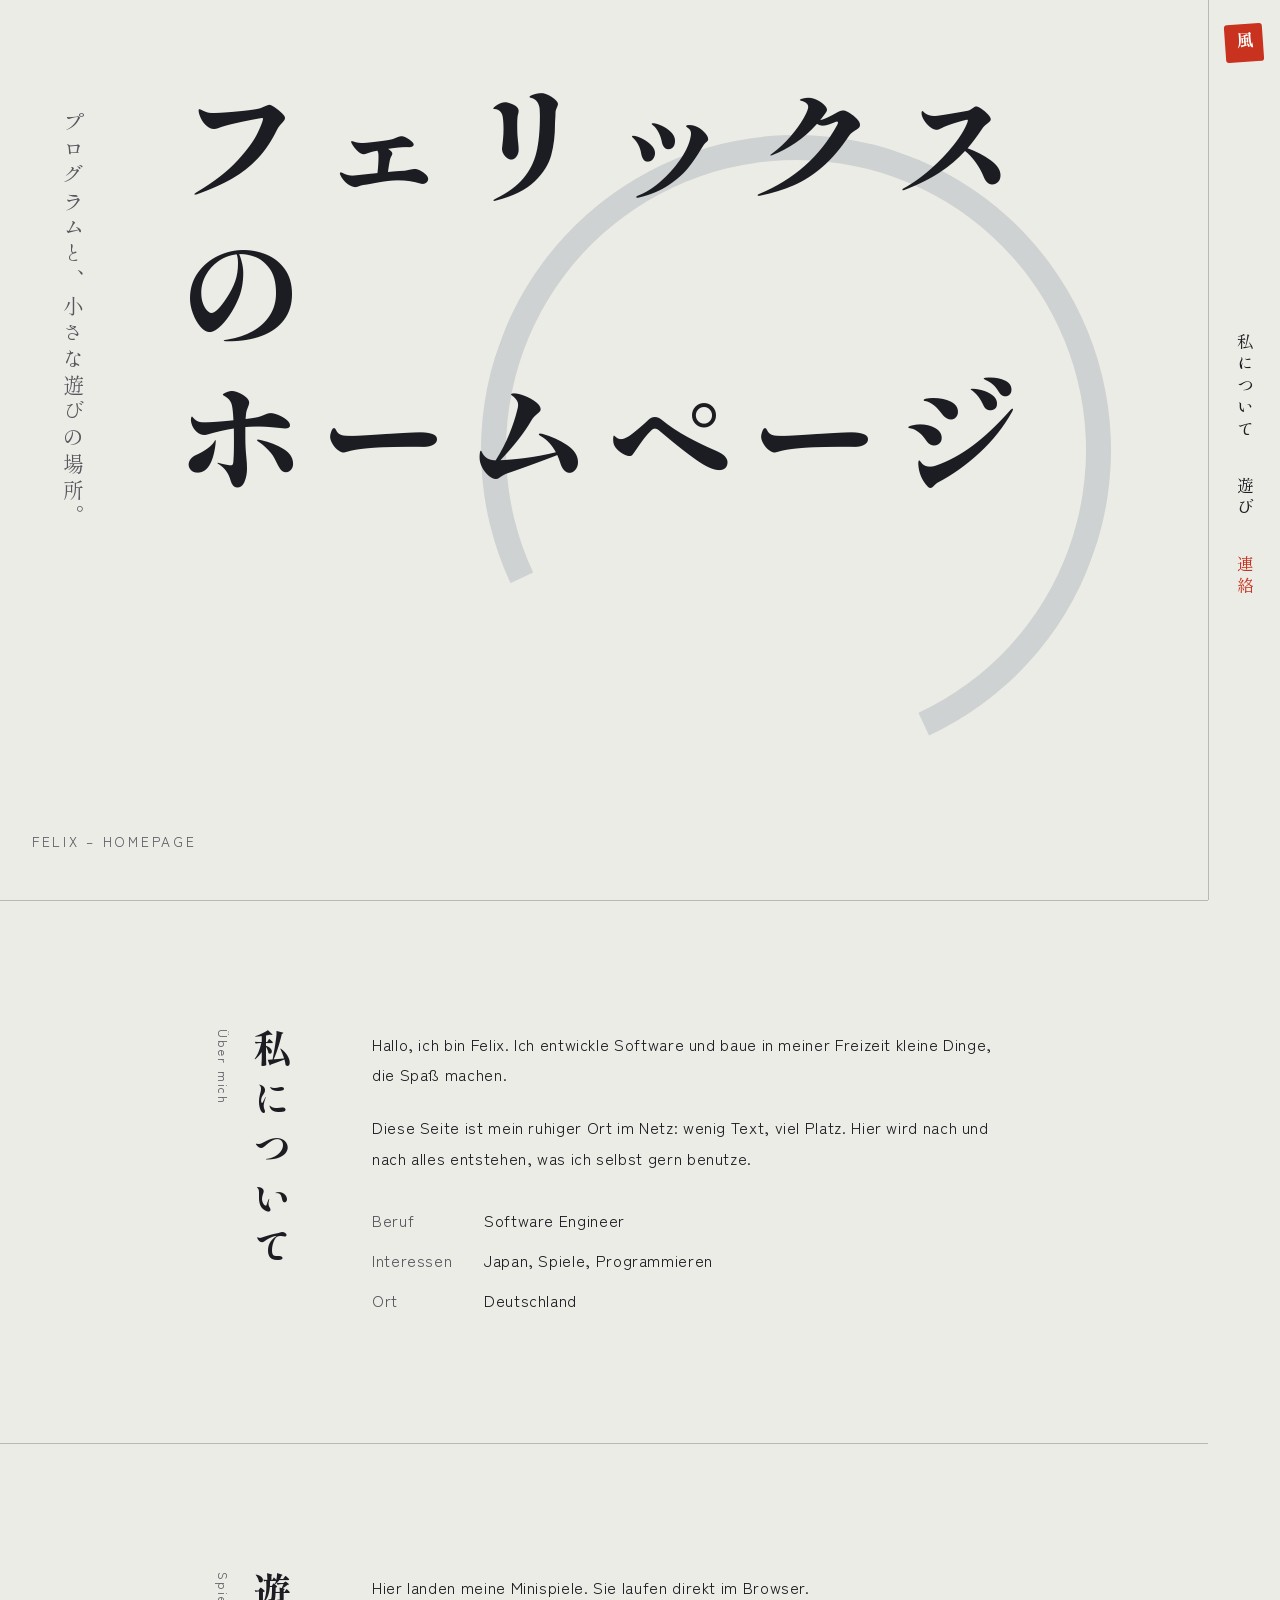
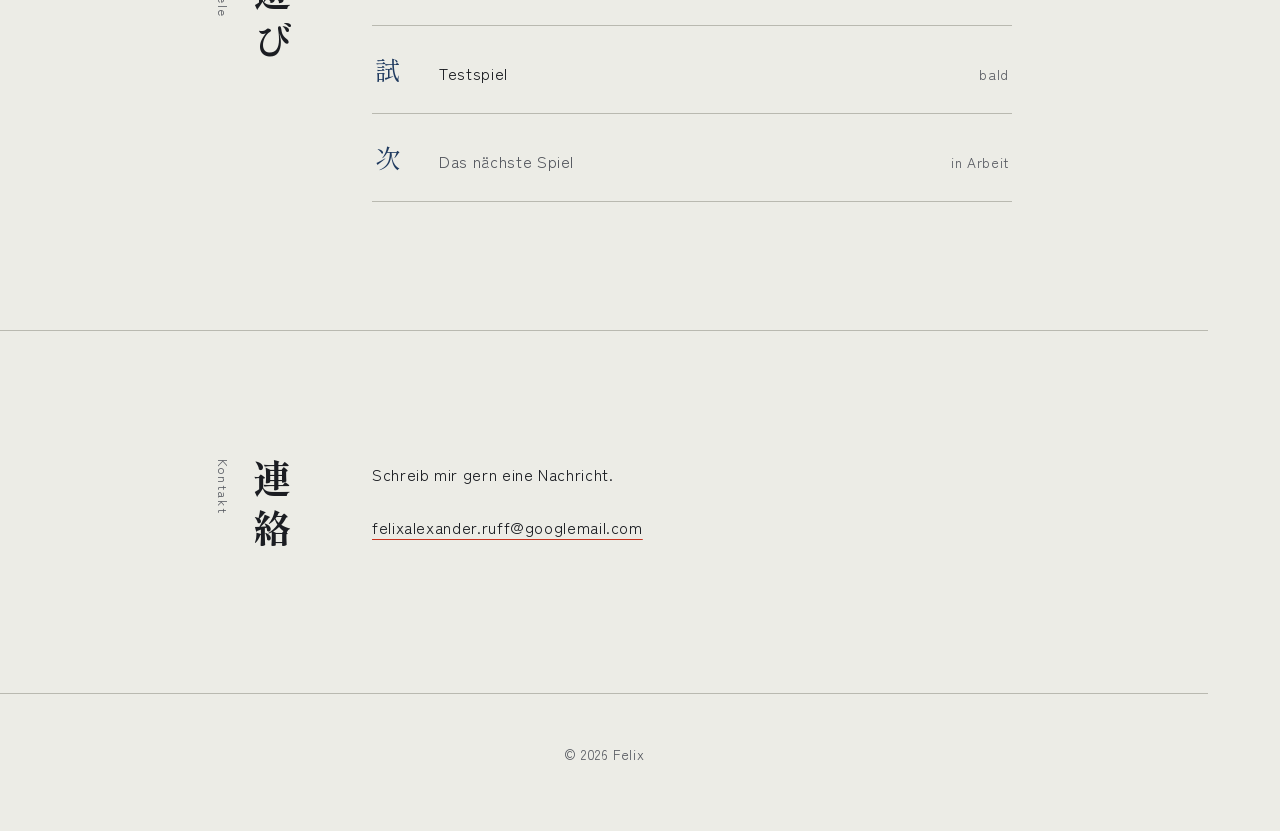
==== index.html @ 5ab8cb1d "Initial site Co-Authored-By: Claude Sonnet 5.5 <noreply@anthropic.com>" ====
<!doctype html>
<html lang="de">
<head>
  <meta charset="utf-8">
  <meta name="viewport" content="width=device-width, initial-scale=1">
  <title>Felix – Persönliche Website</title>
  <meta name="description" content="Persönliche Website von Felix: Über mich, kleine Spiele und Kontakt.">
  <link rel="preconnect" href="https://fonts.googleapis.com">
  <link rel="preconnect" href="https://fonts.gstatic.com" crossorigin>
  <link href="https://fonts.googleapis.com/css2?family=Shippori+Mincho:wght@400;700;800&family=Zen+Kaku+Gothic+New:wght@400;500&display=swap" rel="stylesheet">
  <link rel="stylesheet" href="css/style.css">
</head>
<body>
  <nav class="rail" aria-label="Hauptnavigation">
    <a class="hanko" href="#top" aria-label="Zum Anfang">風</a>
    <ul>
      <li><a href="#about">私について</a></li>
      <li><a href="#games">遊び</a></li>
      <li><a href="#contact">連絡</a></li>
    </ul>
    <span></span>
  </nav>

  <main id="top">
    <header class="hero">
      <p class="sub">プログラムと、小さな遊びの場所。</p>
      <h1>フェリックスの<br>ホームページ</h1>
      <p class="roman">FELIX – HOMEPAGE</p>
    </header>

    <section class="block" id="about">
      <h2>私について<small>Über mich</small></h2>
      <div>
        <p>Hallo, ich bin Felix. Ich entwickle Software und baue in meiner Freizeit kleine Dinge, die Spaß machen.</p>
        <p>Diese Seite ist mein ruhiger Ort im Netz: wenig Text, viel Platz. Hier wird nach und nach alles entstehen, was ich selbst gern benutze.</p>
        <dl class="facts">
          <dt>Beruf</dt><dd>Software Engineer</dd>
          <dt>Interessen</dt><dd>Japan, Spiele, Programmieren</dd>
          <dt>Ort</dt><dd>Deutschland</dd>
        </dl>
      </div>
    </section>

    <section class="block" id="games">
      <h2>遊び<small>Spiele</small></h2>
      <div>
        <p>Hier landen meine Minispiele. Sie laufen direkt im Browser.</p>
        <ul class="games">
          <li><a href="games/">
            <span class="kanji">試</span><span>Testspiel</span><span class="tag">bald</span>
          </a></li>
          <li><span class="soon">
            <span class="kanji">次</span><span>Das nächste Spiel</span><span class="tag">in Arbeit</span>
          </span></li>
        </ul>
      </div>
    </section>

    <section class="block" id="contact">
      <h2>連絡<small>Kontakt</small></h2>
      <div>
        <p>Schreib mir gern eine Nachricht.</p>
        <p><a href="mailto:felixalexander.ruff@googlemail.com">felixalexander.ruff@googlemail.com</a></p>
      </div>
    </section>

    <footer>© <span id="year">2026</span> Felix</footer>
  </main>

  <script src="js/main.js"></script>
</body>
</html>
---- css/style.css ----
:root {
  --paper: #ecece6;       /* 白練 shironeri – cool washi */
  --paper-deep: #e0e0d8;
  --ink: #1b1d22;         /* 墨 sumi */
  --ink-soft: #55585f;
  --indigo: #1f3a5f;      /* 藍 ai */
  --seal: #c8321f;        /* 朱 shu – hanko red */
  --line: #b9b9b0;
  --serif: "Shippori Mincho", "Hiragino Mincho ProN", "Yu Mincho", serif;
  --sans: "Zen Kaku Gothic New", "Hiragino Sans", "Yu Gothic", sans-serif;
}

@media (prefers-color-scheme: dark) {
  :root {
    --paper: #14161b;
    --paper-deep: #1b1e25;
    --ink: #e6e6df;
    --ink-soft: #9a9da5;
    --indigo: #8fb0dc;
    --line: #3a3e48;
  }
}

*, *::before, *::after { box-sizing: border-box; }
html { scroll-behavior: smooth; }
@media (prefers-reduced-motion: reduce) { html { scroll-behavior: auto; } * { animation: none !important; transition: none !important; } }

body {
  margin: 0;
  background: var(--paper);
  color: var(--ink);
  font-family: var(--sans);
  font-size: 1rem;
  line-height: 1.9;
  letter-spacing: .04em;
}

a { color: inherit; text-decoration-color: var(--seal); text-underline-offset: .3em; }
a:hover { color: var(--seal); }
:focus-visible { outline: 2px solid var(--seal); outline-offset: 3px; }

/* ---------- Navigation: vertical rail ---------- */
.rail {
  position: fixed; top: 0; right: 0; bottom: 0;
  width: 4.5rem;
  border-left: 1px solid var(--line);
  background: var(--paper);
  display: flex; flex-direction: column; align-items: center;
  justify-content: space-between;
  padding: 1.5rem 0;
  z-index: 10;
}
.rail ul { list-style: none; margin: 0; padding: 0; display: flex; flex-direction: column; gap: 1.6rem; }
.rail a {
  writing-mode: vertical-rl;
  text-decoration: none;
  font-family: var(--serif);
  font-size: 1.05rem;
  letter-spacing: .3em;
}
.rail a[aria-current="true"] { color: var(--seal); }
.hanko {
  width: 2.4rem; height: 2.4rem;
  background: var(--seal); color: #fff;
  display: grid; place-items: center;
  font-family: var(--serif); font-weight: 700; font-size: 1.3rem;
  border-radius: 3px;
  transform: rotate(-4deg);
  text-decoration: none;
}
.hanko:hover { color: #fff; }

main { margin-right: 4.5rem; }

/* ---------- Hero: vertical title ---------- */
.hero {
  min-height: 100svh;
  display: flex; justify-content: center; align-items: stretch;
  gap: clamp(1.5rem, 5vw, 5rem);
  padding: 4rem 2rem;
  position: relative;
  overflow: hidden;
}
.hero::before { /* enso-like ink circle */
  content: ""; position: absolute;
  width: min(70vh, 70vw); aspect-ratio: 1;
  right: 8%; top: 50%; translate: 0 -50%;
  border-radius: 50%;
  border: clamp(10px, 2vw, 26px) solid var(--indigo);
  border-bottom-color: transparent;
  rotate: 20deg;
  opacity: .14;
  pointer-events: none;
}
.tate { writing-mode: vertical-rl; text-orientation: upright; }
.hero h1 {
  margin: 0;
  font-family: var(--serif);
  font-weight: 800;
  font-size: clamp(3rem, 11vw, 8rem);
  line-height: 1.15;
  letter-spacing: .12em;
  animation: ink 1.6s ease-out both;
}
.hero .sub {
  writing-mode: vertical-rl;
  font-family: var(--serif);
  font-size: clamp(1rem, 2vw, 1.3rem);
  color: var(--ink-soft);
  align-self: flex-start;
  margin-top: 3rem;
  letter-spacing: .25em;
  animation: ink 1.6s .5s ease-out both;
}
.hero .roman {
  position: absolute; left: 2rem; bottom: 2rem;
  font-size: .85rem; color: var(--ink-soft); letter-spacing: .2em;
}
@keyframes ink { from { opacity: 0; filter: blur(8px); } to { opacity: 1; filter: blur(0); } }

/* ---------- Sections ---------- */
section.block {
  padding: clamp(4rem, 10vw, 8rem) clamp(1.5rem, 6vw, 6rem);
  border-top: 1px solid var(--line);
  display: grid;
  grid-template-columns: 7rem minmax(0, 40rem);
  gap: 2rem 4rem;
  justify-content: center;
}
.block h2 {
  margin: 0;
  font-family: var(--serif);
  font-weight: 700;
  font-size: 2.4rem;
  letter-spacing: .3em;
  writing-mode: vertical-rl;
  justify-self: end;
}
.block h2 small {
  display: block; font-family: var(--sans); font-weight: 400;
  font-size: .8rem; letter-spacing: .15em; color: var(--ink-soft);
}
.block p { margin: 0 0 1.4em; }

dl.facts { margin: 2rem 0 0; display: grid; grid-template-columns: 6rem 1fr; gap: .6rem 1rem; }
dl.facts dt { color: var(--ink-soft); }
dl.facts dd { margin: 0; }

/* ---------- Games list ---------- */
.games { list-style: none; padding: 0; margin: 0; border-top: 1px solid var(--line); }
.games li { border-bottom: 1px solid var(--line); }
.games a, .games .soon {
  display: grid; grid-template-columns: 3rem 1fr auto; gap: 1rem; align-items: baseline;
  padding: 1.2rem .2rem; text-decoration: none;
}
.games .kanji { font-family: var(--serif); font-size: 1.6rem; color: var(--indigo); }
.games a:hover { background: var(--paper-deep); color: inherit; }
.games .soon { color: var(--ink-soft); }
.games .tag { font-size: .85rem; color: var(--ink-soft); }

footer {
  padding: 3rem 1.5rem 4rem; text-align: center;
  border-top: 1px solid var(--line);
  color: var(--ink-soft); font-size: .85rem;
}

/* ---------- Mobile: rail moves to bottom ---------- */
@media (max-width: 720px) {
  .rail {
    top: auto; width: 100%; height: 3.6rem; flex-direction: row;
    border-left: 0; border-top: 1px solid var(--line); padding: 0 1rem;
  }
  .rail ul { flex-direction: row; gap: 1.2rem; }
  .rail a { writing-mode: horizontal-tb; font-size: .95rem; letter-spacing: .1em; }
  .hanko { width: 2rem; height: 2rem; font-size: 1.1rem; }
  main { margin-right: 0; margin-bottom: 3.6rem; }
  section.block { grid-template-columns: 1fr; }
  .block h2 { writing-mode: horizontal-tb; justify-self: start; font-size: 1.8rem; letter-spacing: .2em; }
  .block h2 small { display: inline; margin-left: .8rem; }
  .hero .roman { left: 1.5rem; bottom: 1.2rem; }
}
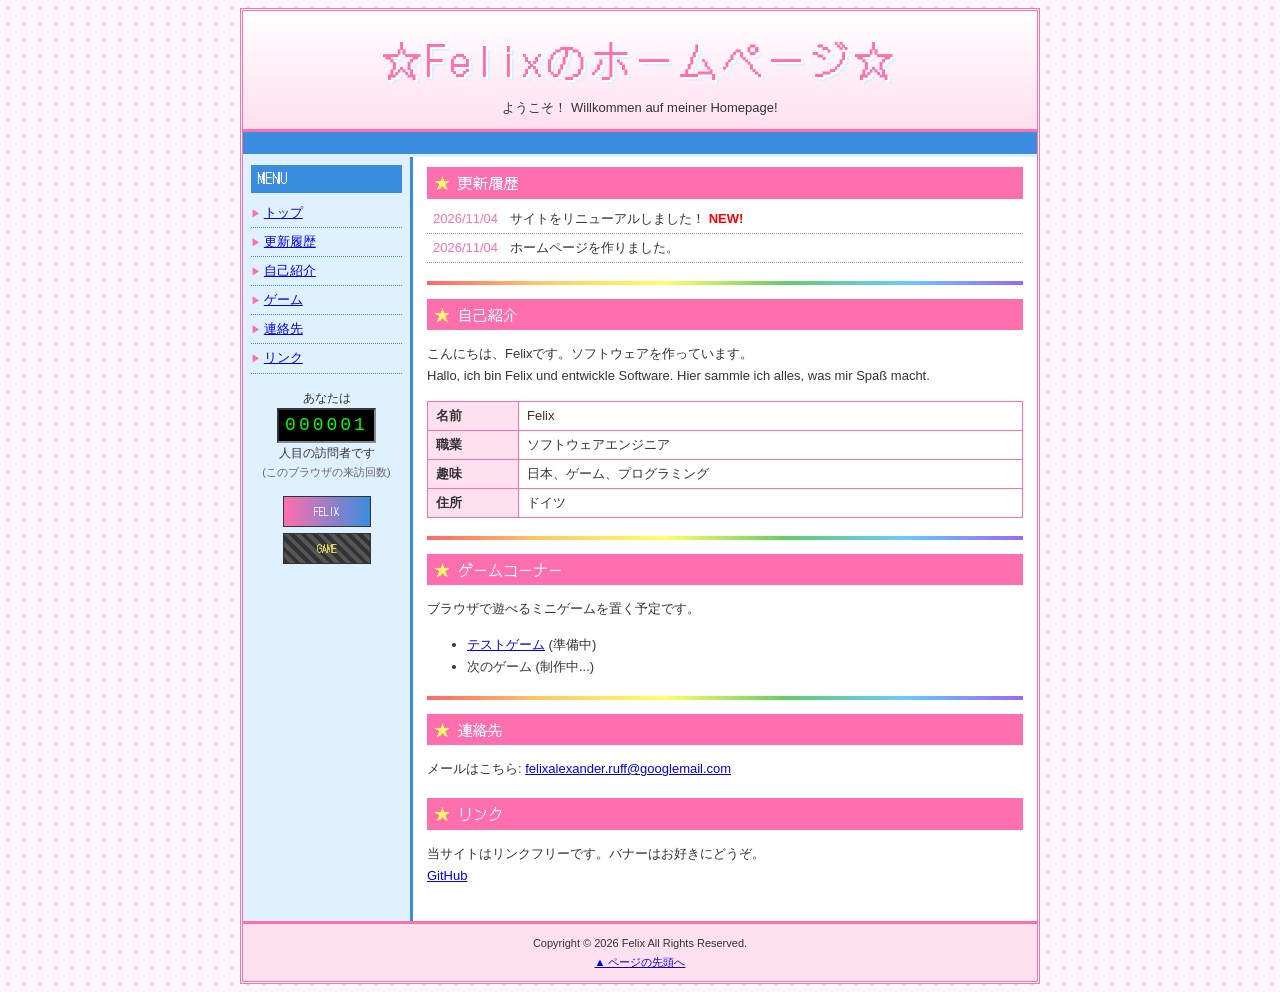
==== commit 4c16ee15: "Redesign as 2000s Japanese personal homepage Co-Authored-By: Claude Sonnet 5.5 <noreply@anthropic.co" ====
--- a/index.html
+++ b/index.html
@@ -1,72 +1,103 @@
 <!doctype html>
-<html lang="de">
+<html lang="ja">
 <head>
   <meta charset="utf-8">
   <meta name="viewport" content="width=device-width, initial-scale=1">
-  <title>Felix – Persönliche Website</title>
-  <meta name="description" content="Persönliche Website von Felix: Über mich, kleine Spiele und Kontakt.">
+  <title>Felixのホームページ</title>
+  <meta name="description" content="Felixの個人サイト。自己紹介とミニゲーム。">
   <link rel="preconnect" href="https://fonts.googleapis.com">
   <link rel="preconnect" href="https://fonts.gstatic.com" crossorigin>
-  <link href="https://fonts.googleapis.com/css2?family=Shippori+Mincho:wght@400;700;800&family=Zen+Kaku+Gothic+New:wght@400;500&display=swap" rel="stylesheet">
+  <link href="https://fonts.googleapis.com/css2?family=DotGothic16&display=swap" rel="stylesheet">
   <link rel="stylesheet" href="css/style.css">
 </head>
 <body>
-  <nav class="rail" aria-label="Hauptnavigation">
-    <a class="hanko" href="#top" aria-label="Zum Anfang">風</a>
-    <ul>
-      <li><a href="#about">私について</a></li>
-      <li><a href="#games">遊び</a></li>
-      <li><a href="#contact">連絡</a></li>
-    </ul>
-    <span></span>
-  </nav>
+<div id="wrap">
 
-  <main id="top">
-    <header class="hero">
-      <p class="sub">プログラムと、小さな遊びの場所。</p>
-      <h1>フェリックスの<br>ホームページ</h1>
-      <p class="roman">FELIX – HOMEPAGE</p>
-    </header>
+  <header class="top">
+    <h1>☆Felixのホームページ☆</h1>
+    <p>ようこそ！ Willkommen auf meiner Homepage!</p>
+  </header>
+  <div class="marquee" aria-hidden="true"><span>♪ ご来訪ありがとうございます ♪ ミニゲームを準備中です！ お楽しみに ♪ リンクフリーです ♪</span></div>
 
-    <section class="block" id="about">
-      <h2>私について<small>Über mich</small></h2>
-      <div>
-        <p>Hallo, ich bin Felix. Ich entwickle Software und baue in meiner Freizeit kleine Dinge, die Spaß machen.</p>
-        <p>Diese Seite ist mein ruhiger Ort im Netz: wenig Text, viel Platz. Hier wird nach und nach alles entstehen, was ich selbst gern benutze.</p>
-        <dl class="facts">
-          <dt>Beruf</dt><dd>Software Engineer</dd>
-          <dt>Interessen</dt><dd>Japan, Spiele, Programmieren</dd>
-          <dt>Ort</dt><dd>Deutschland</dd>
-        </dl>
+  <div class="cols">
+    <nav class="side" aria-label="メニュー">
+      <h2>MENU</h2>
+      <ul>
+        <li><a href="#top">トップ</a></li>
+        <li><a href="#log">更新履歴</a></li>
+        <li><a href="#profile">自己紹介</a></li>
+        <li><a href="#games">ゲーム</a></li>
+        <li><a href="#contact">連絡先</a></li>
+        <li><a href="#links">リンク</a></li>
+      </ul>
+
+      <div class="counter">
+        あなたは<br>
+        <span class="digits" id="counter">000000</span><br>
+        人目の訪問者です
+        <div class="small">(このブラウザの来訪回数)</div>
       </div>
-    </section>
 
-    <section class="block" id="games">
-      <h2>遊び<small>Spiele</small></h2>
-      <div>
-        <p>Hier landen meine Minispiele. Sie laufen direkt im Browser.</p>
-        <ul class="games">
-          <li><a href="games/">
-            <span class="kanji">試</span><span>Testspiel</span><span class="tag">bald</span>
-          </a></li>
-          <li><span class="soon">
-            <span class="kanji">次</span><span>Das nächste Spiel</span><span class="tag">in Arbeit</span>
-          </span></li>
+      <div class="banners">
+        <a class="b88 a" href="#top">FELIX</a>
+        <a class="b88 b" href="#games">GAME</a>
+      </div>
+    </nav>
+
+    <main id="top">
+      <section class="box" id="log">
+        <h2>更新履歴</h2>
+        <table class="log">
+          <tr><td id="today">2026/11/04</td><td>サイトをリニューアルしました！ <span class="new">NEW!</span></td></tr>
+          <tr><td>2026/11/04</td><td>ホームページを作りました。</td></tr>
+        </table>
+      </section>
+
+      <hr class="rainbow">
+
+      <section class="box" id="profile">
+        <h2>自己紹介</h2>
+        <p>こんにちは、Felixです。ソフトウェアを作っています。<br>
+        Hallo, ich bin Felix und entwickle Software. Hier sammle ich alles, was mir Spaß macht.</p>
+        <table class="profile">
+          <tr><th>名前</th><td>Felix</td></tr>
+          <tr><th>職業</th><td>ソフトウェアエンジニア</td></tr>
+          <tr><th>趣味</th><td>日本、ゲーム、プログラミング</td></tr>
+          <tr><th>住所</th><td>ドイツ</td></tr>
+        </table>
+      </section>
+
+      <hr class="rainbow">
+
+      <section class="box" id="games">
+        <h2>ゲームコーナー</h2>
+        <p>ブラウザで遊べるミニゲームを置く予定です。</p>
+        <ul>
+          <li><a href="games/">テストゲーム</a> (準備中)</li>
+          <li>次のゲーム (制作中...)</li>
         </ul>
-      </div>
-    </section>
+      </section>
 
-    <section class="block" id="contact">
-      <h2>連絡<small>Kontakt</small></h2>
-      <div>
-        <p>Schreib mir gern eine Nachricht.</p>
-        <p><a href="mailto:felixalexander.ruff@googlemail.com">felixalexander.ruff@googlemail.com</a></p>
-      </div>
-    </section>
+      <hr class="rainbow">
 
-    <footer>© <span id="year">2026</span> Felix</footer>
-  </main>
+      <section class="box" id="contact">
+        <h2>連絡先</h2>
+        <p>メールはこちら: <a href="mailto:felixalexander.ruff@googlemail.com">felixalexander.ruff@googlemail.com</a></p>
+      </section>
 
-  <script src="js/main.js"></script>
+      <section class="box" id="links">
+        <h2>リンク</h2>
+        <p>当サイトはリンクフリーです。バナーはお好きにどうぞ。<br>
+        <a href="https://github.com/gratis-katze">GitHub</a></p>
+      </section>
+    </main>
+  </div>
+
+  <footer>
+    Copyright © 2026 Felix All Rights Reserved.<br>
+    <a href="#top">▲ ページの先頭へ</a>
+  </footer>
+</div>
+<script src="js/main.js"></script>
 </body>
 </html>
--- a/css/style.css
+++ b/css/style.css
@@ -1,181 +1,135 @@
+/* 2000s Japanese personal homepage (個人サイト) look */
 :root {
-  --paper: #ecece6;       /* 白練 shironeri – cool washi */
-  --paper-deep: #e0e0d8;
-  --ink: #1b1d22;         /* 墨 sumi */
-  --ink-soft: #55585f;
-  --indigo: #1f3a5f;      /* 藍 ai */
-  --seal: #c8321f;        /* 朱 shu – hanko red */
-  --line: #b9b9b0;
-  --serif: "Shippori Mincho", "Hiragino Mincho ProN", "Yu Mincho", serif;
-  --sans: "Zen Kaku Gothic New", "Hiragino Sans", "Yu Gothic", sans-serif;
+  --bg: #fff7fb;
+  --dot: #ffd6e8;
+  --pink: #ff6fae;
+  --pink-light: #ffe0ef;
+  --blue: #3a8dde;
+  --blue-light: #dff0ff;
+  --yellow: #fff36b;
+  --text: #333;
+  --link: #0000ee;
+  --visited: #551a8b;
+  --font: "MS PGothic", "MS Gothic", "Osaka", "Hiragino Kaku Gothic ProN", "Yu Gothic", sans-serif;
+  --pixel: "DotGothic16", var(--font);
 }
 
-@media (prefers-color-scheme: dark) {
-  :root {
-    --paper: #14161b;
-    --paper-deep: #1b1e25;
-    --ink: #e6e6df;
-    --ink-soft: #9a9da5;
-    --indigo: #8fb0dc;
-    --line: #3a3e48;
-  }
-}
-
-*, *::before, *::after { box-sizing: border-box; }
-html { scroll-behavior: smooth; }
-@media (prefers-reduced-motion: reduce) { html { scroll-behavior: auto; } * { animation: none !important; transition: none !important; } }
+* { box-sizing: border-box; }
 
 body {
   margin: 0;
-  background: var(--paper);
-  color: var(--ink);
-  font-family: var(--sans);
-  font-size: 1rem;
-  line-height: 1.9;
-  letter-spacing: .04em;
+  padding: 8px;
+  font-family: var(--font);
+  font-size: 13px;
+  line-height: 1.7;
+  color: var(--text);
+  background-color: var(--bg);
+  background-image: radial-gradient(var(--dot) 2px, transparent 2.5px);
+  background-size: 16px 16px;
 }
 
-a { color: inherit; text-decoration-color: var(--seal); text-underline-offset: .3em; }
-a:hover { color: var(--seal); }
-:focus-visible { outline: 2px solid var(--seal); outline-offset: 3px; }
+a { color: var(--link); }
+a:visited { color: var(--visited); }
+a:hover { color: #ff0066; background: var(--yellow); }
+:focus-visible { outline: 2px dashed #ff0066; outline-offset: 2px; }
 
-/* ---------- Navigation: vertical rail ---------- */
-.rail {
-  position: fixed; top: 0; right: 0; bottom: 0;
-  width: 4.5rem;
-  border-left: 1px solid var(--line);
-  background: var(--paper);
-  display: flex; flex-direction: column; align-items: center;
-  justify-content: space-between;
-  padding: 1.5rem 0;
-  z-index: 10;
+#wrap {
+  max-width: 800px;
+  margin: 0 auto;
+  background: #fff;
+  border: 3px double var(--pink);
 }
-.rail ul { list-style: none; margin: 0; padding: 0; display: flex; flex-direction: column; gap: 1.6rem; }
-.rail a {
-  writing-mode: vertical-rl;
-  text-decoration: none;
-  font-family: var(--serif);
-  font-size: 1.05rem;
-  letter-spacing: .3em;
+
+/* ---------- Header ---------- */
+header.top {
+  text-align: center;
+  padding: 14px 8px 10px;
+  background: linear-gradient(#fff, var(--pink-light));
+  border-bottom: 3px solid var(--pink);
 }
-.rail a[aria-current="true"] { color: var(--seal); }
-.hanko {
-  width: 2.4rem; height: 2.4rem;
-  background: var(--seal); color: #fff;
-  display: grid; place-items: center;
-  font-family: var(--serif); font-weight: 700; font-size: 1.3rem;
-  border-radius: 3px;
-  transform: rotate(-4deg);
-  text-decoration: none;
+header.top h1 {
+  margin: 0;
+  font-family: var(--pixel);
+  font-size: clamp(24px, 6vw, 40px);
+  font-weight: normal;
+  color: var(--pink);
+  text-shadow: 2px 2px 0 #fff, 4px 4px 0 var(--blue-light);
+  letter-spacing: .1em;
 }
-.hanko:hover { color: #fff; }
+header.top p { margin: 4px 0 0; }
 
-main { margin-right: 4.5rem; }
+.marquee {
+  overflow: hidden; white-space: nowrap;
+  background: var(--blue); color: #fff;
+  font-family: var(--pixel);
+  border-bottom: 3px solid var(--blue-light);
+}
+.marquee span { display: inline-block; padding-left: 100%; animation: scroll 22s linear infinite; }
+@keyframes scroll { to { transform: translateX(-100%); } }
 
-/* ---------- Hero: vertical title ---------- */
-.hero {
-  min-height: 100svh;
-  display: flex; justify-content: center; align-items: stretch;
-  gap: clamp(1.5rem, 5vw, 5rem);
-  padding: 4rem 2rem;
-  position: relative;
-  overflow: hidden;
+/* ---------- Layout (table-like) ---------- */
+.cols { display: grid; grid-template-columns: 170px minmax(0, 1fr); }
+nav.side { background: var(--blue-light); border-right: 3px solid var(--blue); padding: 8px; }
+nav.side h2, .box h2 {
+  margin: 0 0 6px; padding: 2px 6px;
+  font-family: var(--pixel); font-weight: normal; font-size: 14px;
+  background: var(--blue); color: #fff;
 }
-.hero::before { /* enso-like ink circle */
-  content: ""; position: absolute;
-  width: min(70vh, 70vw); aspect-ratio: 1;
-  right: 8%; top: 50%; translate: 0 -50%;
-  border-radius: 50%;
-  border: clamp(10px, 2vw, 26px) solid var(--indigo);
-  border-bottom-color: transparent;
-  rotate: 20deg;
-  opacity: .14;
-  pointer-events: none;
+nav.side ul { list-style: none; margin: 0 0 14px; padding: 0; }
+nav.side li { border-bottom: 1px dotted var(--blue); padding: 3px 0; }
+nav.side li::before { content: "▶ "; color: var(--pink); font-size: 10px; }
+
+.counter { text-align: center; margin-bottom: 14px; font-size: 12px; }
+.counter .digits {
+  display: inline-block; background: #000; color: #0f0;
+  font-family: "Courier New", monospace; font-size: 18px;
+  padding: 0 6px; letter-spacing: 3px; border: 2px inset #888;
 }
-.tate { writing-mode: vertical-rl; text-orientation: upright; }
-.hero h1 {
-  margin: 0;
-  font-family: var(--serif);
-  font-weight: 800;
-  font-size: clamp(3rem, 11vw, 8rem);
-  line-height: 1.15;
-  letter-spacing: .12em;
-  animation: ink 1.6s ease-out both;
+
+.banners { text-align: center; }
+.b88 {
+  display: block; width: 88px; height: 31px; margin: 0 auto 6px;
+  border: 1px solid #333; font: 10px/29px var(--pixel); color: #fff; text-decoration: none;
 }
-.hero .sub {
-  writing-mode: vertical-rl;
-  font-family: var(--serif);
-  font-size: clamp(1rem, 2vw, 1.3rem);
-  color: var(--ink-soft);
-  align-self: flex-start;
-  margin-top: 3rem;
-  letter-spacing: .25em;
-  animation: ink 1.6s .5s ease-out both;
+.b88.a { background: linear-gradient(90deg, var(--pink), var(--blue)); }
+.b88.b { background: repeating-linear-gradient(45deg, #333 0 4px, #555 4px 8px); color: var(--yellow); }
+
+main { padding: 10px 14px 16px; }
+.box { margin-bottom: 18px; }
+.box h2 { font-size: 15px; background: var(--pink); padding: 3px 8px; }
+.box h2::before { content: "★ "; color: var(--yellow); }
+
+hr.rainbow {
+  border: 0; height: 4px; margin: 14px 0;
+  background: linear-gradient(90deg, #f66, #fc6, #ff6, #6c6, #6cf, #96f);
 }
-.hero .roman {
-  position: absolute; left: 2rem; bottom: 2rem;
-  font-size: .85rem; color: var(--ink-soft); letter-spacing: .2em;
-}
-@keyframes ink { from { opacity: 0; filter: blur(8px); } to { opacity: 1; filter: blur(0); } }
 
-/* ---------- Sections ---------- */
-section.block {
-  padding: clamp(4rem, 10vw, 8rem) clamp(1.5rem, 6vw, 6rem);
-  border-top: 1px solid var(--line);
-  display: grid;
-  grid-template-columns: 7rem minmax(0, 40rem);
-  gap: 2rem 4rem;
-  justify-content: center;
-}
-.block h2 {
-  margin: 0;
-  font-family: var(--serif);
-  font-weight: 700;
-  font-size: 2.4rem;
-  letter-spacing: .3em;
-  writing-mode: vertical-rl;
-  justify-self: end;
-}
-.block h2 small {
-  display: block; font-family: var(--sans); font-weight: 400;
-  font-size: .8rem; letter-spacing: .15em; color: var(--ink-soft);
-}
-.block p { margin: 0 0 1.4em; }
+.new { color: #f00; font-weight: bold; animation: blink 1s steps(2, start) infinite; }
+@keyframes blink { to { visibility: hidden; } }
 
-dl.facts { margin: 2rem 0 0; display: grid; grid-template-columns: 6rem 1fr; gap: .6rem 1rem; }
-dl.facts dt { color: var(--ink-soft); }
-dl.facts dd { margin: 0; }
+table.log { width: 100%; border-collapse: collapse; }
+table.log td { padding: 3px 6px; border-bottom: 1px dotted #999; vertical-align: top; }
+table.log td:first-child { white-space: nowrap; color: var(--pink); width: 1%; }
 
-/* ---------- Games list ---------- */
-.games { list-style: none; padding: 0; margin: 0; border-top: 1px solid var(--line); }
-.games li { border-bottom: 1px solid var(--line); }
-.games a, .games .soon {
-  display: grid; grid-template-columns: 3rem 1fr auto; gap: 1rem; align-items: baseline;
-  padding: 1.2rem .2rem; text-decoration: none;
-}
-.games .kanji { font-family: var(--serif); font-size: 1.6rem; color: var(--indigo); }
-.games a:hover { background: var(--paper-deep); color: inherit; }
-.games .soon { color: var(--ink-soft); }
-.games .tag { font-size: .85rem; color: var(--ink-soft); }
+table.profile { border-collapse: collapse; width: 100%; }
+table.profile th { background: var(--pink-light); text-align: left; padding: 3px 8px; width: 7em; border: 1px solid var(--pink); }
+table.profile td { padding: 3px 8px; border: 1px solid var(--pink); }
+
+.big { font-size: 16px; font-weight: bold; }
+.small { font-size: 11px; color: #666; }
 
 footer {
-  padding: 3rem 1.5rem 4rem; text-align: center;
-  border-top: 1px solid var(--line);
-  color: var(--ink-soft); font-size: .85rem;
+  text-align: center; padding: 10px; font-size: 11px;
+  background: var(--pink-light); border-top: 3px solid var(--pink);
 }
 
-/* ---------- Mobile: rail moves to bottom ---------- */
-@media (max-width: 720px) {
-  .rail {
-    top: auto; width: 100%; height: 3.6rem; flex-direction: row;
-    border-left: 0; border-top: 1px solid var(--line); padding: 0 1rem;
-  }
-  .rail ul { flex-direction: row; gap: 1.2rem; }
-  .rail a { writing-mode: horizontal-tb; font-size: .95rem; letter-spacing: .1em; }
-  .hanko { width: 2rem; height: 2rem; font-size: 1.1rem; }
-  main { margin-right: 0; margin-bottom: 3.6rem; }
-  section.block { grid-template-columns: 1fr; }
-  .block h2 { writing-mode: horizontal-tb; justify-self: start; font-size: 1.8rem; letter-spacing: .2em; }
-  .block h2 small { display: inline; margin-left: .8rem; }
-  .hero .roman { left: 1.5rem; bottom: 1.2rem; }
+@media (max-width: 640px) {
+  .cols { grid-template-columns: 1fr; }
+  nav.side { border-right: 0; border-bottom: 3px solid var(--blue); }
+  nav.side ul { display: flex; flex-wrap: wrap; gap: 0 14px; }
 }
+
+@media (prefers-reduced-motion: reduce) {
+  .marquee span { animation: none; padding-left: 8px; }
+  .new { animation: none; }
+}
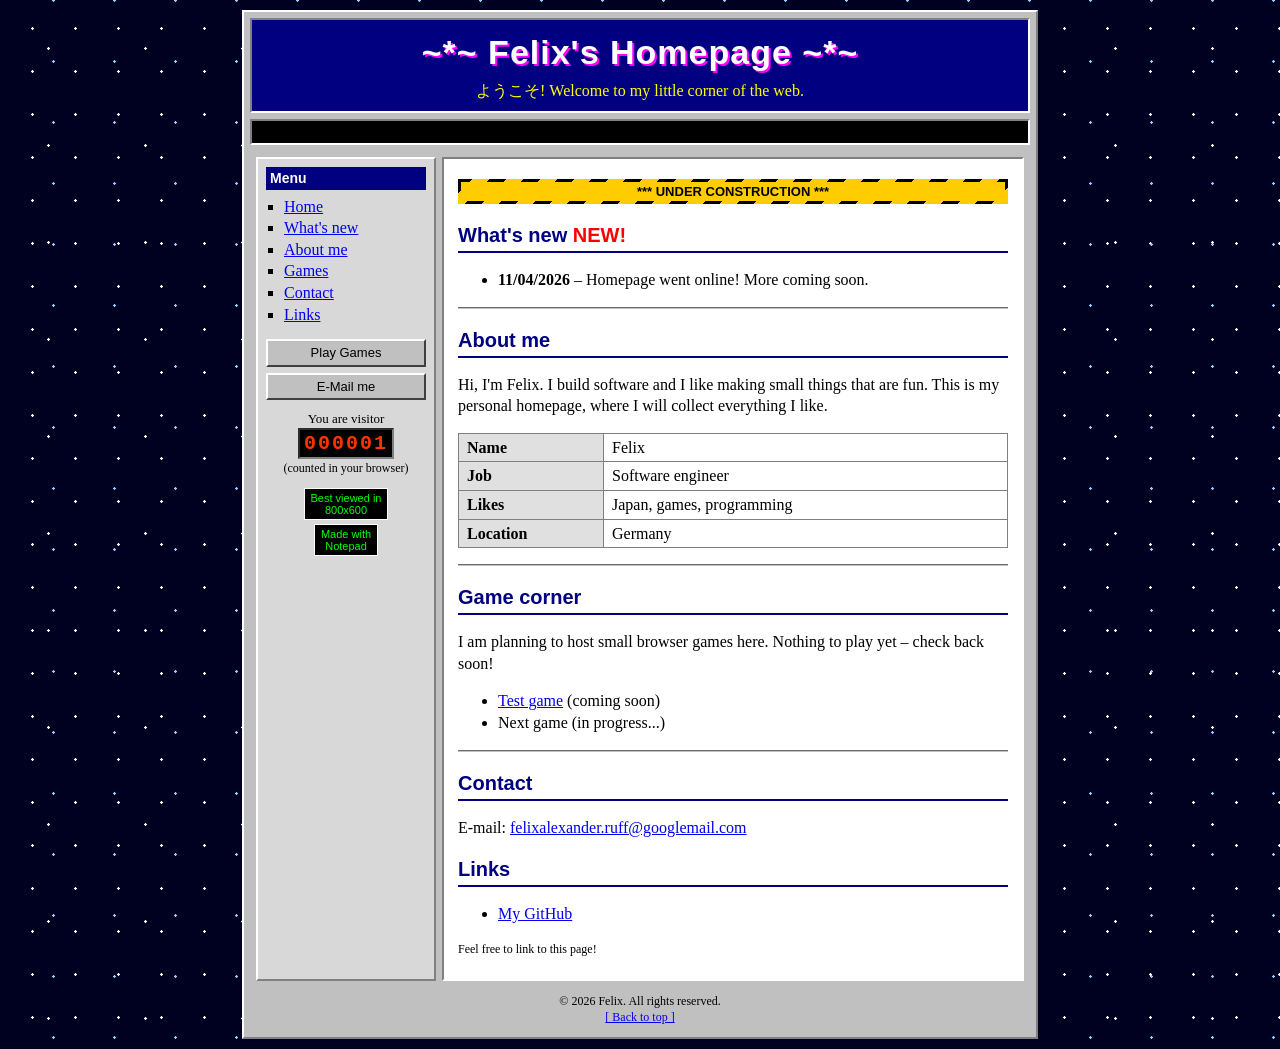
==== commit 3b19d9b8: "Oldschool 90s homepage look, English content Co-Authored-By: Claude Sonnet 5.5 <noreply@anthropic.co" ====
--- a/index.html
+++ b/index.html
@@ -1,101 +1,95 @@
 <!doctype html>
-<html lang="ja">
+<html lang="en">
 <head>
   <meta charset="utf-8">
   <meta name="viewport" content="width=device-width, initial-scale=1">
-  <title>Felixのホームページ</title>
-  <meta name="description" content="Felixの個人サイト。自己紹介とミニゲーム。">
-  <link rel="preconnect" href="https://fonts.googleapis.com">
-  <link rel="preconnect" href="https://fonts.gstatic.com" crossorigin>
-  <link href="https://fonts.googleapis.com/css2?family=DotGothic16&display=swap" rel="stylesheet">
+  <title>Felix's Homepage</title>
+  <meta name="description" content="Felix's personal homepage: about me and small browser games.">
   <link rel="stylesheet" href="css/style.css">
 </head>
 <body>
 <div id="wrap">
 
-  <header class="top">
-    <h1>☆Felixのホームページ☆</h1>
-    <p>ようこそ！ Willkommen auf meiner Homepage!</p>
-  </header>
-  <div class="marquee" aria-hidden="true"><span>♪ ご来訪ありがとうございます ♪ ミニゲームを準備中です！ お楽しみに ♪ リンクフリーです ♪</span></div>
-
-  <div class="cols">
-    <nav class="side" aria-label="メニュー">
-      <h2>MENU</h2>
-      <ul>
-        <li><a href="#top">トップ</a></li>
-        <li><a href="#log">更新履歴</a></li>
-        <li><a href="#profile">自己紹介</a></li>
-        <li><a href="#games">ゲーム</a></li>
-        <li><a href="#contact">連絡先</a></li>
-        <li><a href="#links">リンク</a></li>
-      </ul>
-
-      <div class="counter">
-        あなたは<br>
-        <span class="digits" id="counter">000000</span><br>
-        人目の訪問者です
-        <div class="small">(このブラウザの来訪回数)</div>
-      </div>
-
-      <div class="banners">
-        <a class="b88 a" href="#top">FELIX</a>
-        <a class="b88 b" href="#games">GAME</a>
-      </div>
-    </nav>
-
-    <main id="top">
-      <section class="box" id="log">
-        <h2>更新履歴</h2>
-        <table class="log">
-          <tr><td id="today">2026/11/04</td><td>サイトをリニューアルしました！ <span class="new">NEW!</span></td></tr>
-          <tr><td>2026/11/04</td><td>ホームページを作りました。</td></tr>
-        </table>
-      </section>
-
-      <hr class="rainbow">
-
-      <section class="box" id="profile">
-        <h2>自己紹介</h2>
-        <p>こんにちは、Felixです。ソフトウェアを作っています。<br>
-        Hallo, ich bin Felix und entwickle Software. Hier sammle ich alles, was mir Spaß macht.</p>
-        <table class="profile">
-          <tr><th>名前</th><td>Felix</td></tr>
-          <tr><th>職業</th><td>ソフトウェアエンジニア</td></tr>
-          <tr><th>趣味</th><td>日本、ゲーム、プログラミング</td></tr>
-          <tr><th>住所</th><td>ドイツ</td></tr>
-        </table>
-      </section>
-
-      <hr class="rainbow">
-
-      <section class="box" id="games">
-        <h2>ゲームコーナー</h2>
-        <p>ブラウザで遊べるミニゲームを置く予定です。</p>
-        <ul>
-          <li><a href="games/">テストゲーム</a> (準備中)</li>
-          <li>次のゲーム (制作中...)</li>
-        </ul>
-      </section>
-
-      <hr class="rainbow">
-
-      <section class="box" id="contact">
-        <h2>連絡先</h2>
-        <p>メールはこちら: <a href="mailto:felixalexander.ruff@googlemail.com">felixalexander.ruff@googlemail.com</a></p>
-      </section>
-
-      <section class="box" id="links">
-        <h2>リンク</h2>
-        <p>当サイトはリンクフリーです。バナーはお好きにどうぞ。<br>
-        <a href="https://github.com/gratis-katze">GitHub</a></p>
-      </section>
-    </main>
+  <div class="title">
+    <h1>~*~ Felix's Homepage ~*~</h1>
+    <p>ようこそ! Welcome to my little corner of the web.</p>
   </div>
 
+  <div class="marquee" aria-hidden="true"><span>*** Welcome, traveler! *** Mini games coming soon! *** Please sign my guestbook! ***</span></div>
+
+  <table class="layout">
+    <tr>
+      <td class="menu">
+        <h3>Menu</h3>
+        <ul>
+          <li><a href="#top">Home</a></li>
+          <li><a href="#news">What's new</a></li>
+          <li><a href="#about">About me</a></li>
+          <li><a href="#games">Games</a></li>
+          <li><a href="#contact">Contact</a></li>
+          <li><a href="#links">Links</a></li>
+        </ul>
+
+        <a class="btn" href="games/">Play Games</a>
+        <a class="btn" href="mailto:felixalexander.ruff@googlemail.com">E-Mail me</a>
+
+        <div class="counter">
+          You are visitor<br>
+          <span class="digits" id="counter">000001</span><br>
+          <span class="small">(counted in your browser)</span>
+        </div>
+
+        <div class="badges">
+          <span class="badge">Best viewed in<br>800x600</span><br>
+          <span class="badge">Made with<br>Notepad</span>
+        </div>
+      </td>
+
+      <td class="content" id="top">
+        <div class="construction"><span>*** UNDER CONSTRUCTION ***</span></div>
+
+        <h2 class="section" id="news">What's new <span class="blink">NEW!</span></h2>
+        <ul>
+          <li><b id="today">11/04/2026</b> &ndash; Homepage went online! More coming soon.</li>
+        </ul>
+
+        <hr>
+
+        <h2 class="section" id="about">About me</h2>
+        <p>Hi, I'm Felix. I build software and I like making small things that are fun. This is my personal homepage, where I will collect everything I like.</p>
+        <table class="data">
+          <tr><th>Name</th><td>Felix</td></tr>
+          <tr><th>Job</th><td>Software engineer</td></tr>
+          <tr><th>Likes</th><td>Japan, games, programming</td></tr>
+          <tr><th>Location</th><td>Germany</td></tr>
+        </table>
+
+        <hr>
+
+        <h2 class="section" id="games">Game corner</h2>
+        <p>I am planning to host small browser games here. Nothing to play yet &ndash; check back soon!</p>
+        <ul>
+          <li><a href="games/">Test game</a> (coming soon)</li>
+          <li>Next game (in progress...)</li>
+        </ul>
+
+        <hr>
+
+        <h2 class="section" id="contact">Contact</h2>
+        <p>E-mail: <a href="mailto:felixalexander.ruff@googlemail.com">felixalexander.ruff@googlemail.com</a></p>
+
+        <h2 class="section" id="links">Links</h2>
+        <ul>
+          <li><a href="https://github.com/gratis-katze">My GitHub</a></li>
+        </ul>
+        <p class="small">Feel free to link to this page!</p>
+      </td>
+    </tr>
+  </table>
+
   <footer>
-    Copyright © 2026 Felix All Rights Reserved.<br>
-    <a href="#top">▲ ページの先頭へ</a>
+    &copy; 2026 Felix. All rights reserved.<br>
+    <a href="#top">[ Back to top ]</a>
   </footer>
 </div>
 <script src="js/main.js"></script>
--- a/css/style.css
+++ b/css/style.css
@@ -1,135 +1,119 @@
-/* 2000s Japanese personal homepage (個人サイト) look */
-:root {
-  --bg: #fff7fb;
-  --dot: #ffd6e8;
-  --pink: #ff6fae;
-  --pink-light: #ffe0ef;
-  --blue: #3a8dde;
-  --blue-light: #dff0ff;
-  --yellow: #fff36b;
-  --text: #333;
-  --link: #0000ee;
-  --visited: #551a8b;
-  --font: "MS PGothic", "MS Gothic", "Osaka", "Hiragino Kaku Gothic ProN", "Yu Gothic", sans-serif;
-  --pixel: "DotGothic16", var(--font);
+/* 90s / early-2000s homepage look */
+body {
+  margin: 0;
+  padding: 10px;
+  background-color: #000020;
+  background-image:
+    radial-gradient(#fff 1px, transparent 1.5px),
+    radial-gradient(#9cf 1px, transparent 1.5px),
+    radial-gradient(#fff 1px, transparent 1.5px);
+  background-size: 97px 97px, 61px 61px, 43px 43px;
+  background-position: 0 0, 23px 31px, 11px 7px;
+  color: #000;
+  font-family: "Times New Roman", Times, serif;
+  font-size: 16px;
+  line-height: 1.35;
 }
 
-* { box-sizing: border-box; }
+a:link { color: #0000ee; }
+a:visited { color: #551a8b; }
+a:active { color: #ff0000; }
+a:focus-visible { outline: 1px dotted #000; }
 
-body {
-  margin: 0;
-  padding: 8px;
-  font-family: var(--font);
-  font-size: 13px;
-  line-height: 1.7;
-  color: var(--text);
-  background-color: var(--bg);
-  background-image: radial-gradient(var(--dot) 2px, transparent 2.5px);
-  background-size: 16px 16px;
+#wrap {
+  width: 780px;
+  max-width: 100%;
+  margin: 0 auto;
+  background: #c0c0c0;
+  border: 2px solid;
+  border-color: #fff #808080 #808080 #fff;   /* outset bevel */
+  padding: 6px;
 }
 
-a { color: var(--link); }
-a:visited { color: var(--visited); }
-a:hover { color: #ff0066; background: var(--yellow); }
-:focus-visible { outline: 2px dashed #ff0066; outline-offset: 2px; }
+h1, h2, h3 { font-family: Arial, Helvetica, sans-serif; margin: 0 0 .4em; }
 
-#wrap {
-  max-width: 800px;
-  margin: 0 auto;
-  background: #fff;
-  border: 3px double var(--pink);
+.title {
+  text-align: center;
+  background: #000080;
+  color: #fff;
+  padding: 10px;
+  border: 2px solid;
+  border-color: #808080 #fff #fff #808080;   /* inset bevel */
 }
-
-/* ---------- Header ---------- */
-header.top {
-  text-align: center;
-  padding: 14px 8px 10px;
-  background: linear-gradient(#fff, var(--pink-light));
-  border-bottom: 3px solid var(--pink);
-}
-header.top h1 {
-  margin: 0;
-  font-family: var(--pixel);
-  font-size: clamp(24px, 6vw, 40px);
-  font-weight: normal;
-  color: var(--pink);
-  text-shadow: 2px 2px 0 #fff, 4px 4px 0 var(--blue-light);
-  letter-spacing: .1em;
-}
-header.top p { margin: 4px 0 0; }
+.title h1 { font-size: 34px; letter-spacing: 1px; text-shadow: 2px 2px #ff00ff; margin: 0; }
+.title p { margin: 4px 0 0; color: #ffff00; }
 
 .marquee {
   overflow: hidden; white-space: nowrap;
-  background: var(--blue); color: #fff;
-  font-family: var(--pixel);
-  border-bottom: 3px solid var(--blue-light);
+  background: #000; color: #00ff00;
+  font-family: "Courier New", monospace;
+  margin: 6px 0;
+  border: 2px solid; border-color: #808080 #fff #fff #808080;
 }
-.marquee span { display: inline-block; padding-left: 100%; animation: scroll 22s linear infinite; }
+.marquee span { display: inline-block; padding-left: 100%; animation: scroll 18s linear infinite; }
 @keyframes scroll { to { transform: translateX(-100%); } }
 
-/* ---------- Layout (table-like) ---------- */
-.cols { display: grid; grid-template-columns: 170px minmax(0, 1fr); }
-nav.side { background: var(--blue-light); border-right: 3px solid var(--blue); padding: 8px; }
-nav.side h2, .box h2 {
-  margin: 0 0 6px; padding: 2px 6px;
-  font-family: var(--pixel); font-weight: normal; font-size: 14px;
-  background: var(--blue); color: #fff;
+table.layout { width: 100%; border-collapse: separate; border-spacing: 6px; }
+table.layout > tbody > tr > td { vertical-align: top; }
+td.menu { width: 160px; background: #d8d8d8; border: 2px solid; border-color: #fff #808080 #808080 #fff; padding: 8px; }
+td.content { background: #fff; border: 2px solid; border-color: #808080 #fff #fff #808080; padding: 10px 14px; }
+
+td.menu h3 { font-size: 14px; background: #000080; color: #fff; padding: 2px 4px; }
+td.menu ul { margin: 0 0 14px; padding-left: 18px; list-style: square; }
+
+/* beveled button look for the two quick links */
+.btn {
+  display: block; text-align: center; margin: 0 0 6px; padding: 3px;
+  background: #c0c0c0; color: #000 !important; text-decoration: none;
+  font-family: Arial, sans-serif; font-size: 13px;
+  border: 2px solid; border-color: #fff #404040 #404040 #fff;
 }
-nav.side ul { list-style: none; margin: 0 0 14px; padding: 0; }
-nav.side li { border-bottom: 1px dotted var(--blue); padding: 3px 0; }
-nav.side li::before { content: "▶ "; color: var(--pink); font-size: 10px; }
+.btn:active { border-color: #404040 #fff #fff #404040; }
 
-.counter { text-align: center; margin-bottom: 14px; font-size: 12px; }
-.counter .digits {
-  display: inline-block; background: #000; color: #0f0;
-  font-family: "Courier New", monospace; font-size: 18px;
-  padding: 0 6px; letter-spacing: 3px; border: 2px inset #888;
+.counter { text-align: center; font-size: 13px; margin: 10px 0; }
+.digits {
+  display: inline-block; background: #000; color: #ff3300;
+  font-family: "Courier New", monospace; font-size: 20px; font-weight: bold;
+  letter-spacing: 2px; padding: 0 4px; border: 2px inset #808080;
 }
 
-.banners { text-align: center; }
-.b88 {
-  display: block; width: 88px; height: 31px; margin: 0 auto 6px;
-  border: 1px solid #333; font: 10px/29px var(--pixel); color: #fff; text-decoration: none;
+.construction {
+  text-align: center; font: bold 13px Arial, sans-serif; color: #000;
+  background: repeating-linear-gradient(-45deg, #ffcc00 0 12px, #000 12px 24px);
+  padding: 3px; margin: 10px 0;
 }
-.b88.a { background: linear-gradient(90deg, var(--pink), var(--blue)); }
-.b88.b { background: repeating-linear-gradient(45deg, #333 0 4px, #555 4px 8px); color: var(--yellow); }
+.construction span { display: block; background: #ffcc00; padding: 2px 6px; }
 
-main { padding: 10px 14px 16px; }
-.box { margin-bottom: 18px; }
-.box h2 { font-size: 15px; background: var(--pink); padding: 3px 8px; }
-.box h2::before { content: "★ "; color: var(--yellow); }
+h2.section {
+  font-size: 20px; color: #000080;
+  border-bottom: 2px solid #000080; padding-bottom: 2px; margin-top: 18px;
+}
+h2.section:first-child { margin-top: 0; }
 
-hr.rainbow {
-  border: 0; height: 4px; margin: 14px 0;
-  background: linear-gradient(90deg, #f66, #fc6, #ff6, #6c6, #6cf, #96f);
-}
+hr { border: 0; border-top: 2px groove #c0c0c0; margin: 16px 0; }
 
-.new { color: #f00; font-weight: bold; animation: blink 1s steps(2, start) infinite; }
+.blink { color: #f00; font-weight: bold; animation: blink 1s steps(2, start) infinite; }
 @keyframes blink { to { visibility: hidden; } }
 
-table.log { width: 100%; border-collapse: collapse; }
-table.log td { padding: 3px 6px; border-bottom: 1px dotted #999; vertical-align: top; }
-table.log td:first-child { white-space: nowrap; color: var(--pink); width: 1%; }
+table.data { border-collapse: collapse; width: 100%; }
+table.data th, table.data td { border: 1px solid #808080; padding: 3px 8px; text-align: left; }
+table.data th { background: #e0e0e0; width: 8em; }
 
-table.profile { border-collapse: collapse; width: 100%; }
-table.profile th { background: var(--pink-light); text-align: left; padding: 3px 8px; width: 7em; border: 1px solid var(--pink); }
-table.profile td { padding: 3px 8px; border: 1px solid var(--pink); }
+.small { font-size: 12px; }
+.center { text-align: center; }
 
-.big { font-size: 16px; font-weight: bold; }
-.small { font-size: 11px; color: #666; }
+.badges { text-align: center; margin-top: 8px; font: 11px Arial, sans-serif; }
+.badge { display: inline-block; margin: 2px; padding: 3px 6px; background: #000; color: #0f0; border: 1px solid #fff; }
 
-footer {
-  text-align: center; padding: 10px; font-size: 11px;
-  background: var(--pink-light); border-top: 3px solid var(--pink);
-}
+footer { text-align: center; font-size: 12px; padding: 6px; }
 
 @media (max-width: 640px) {
-  .cols { grid-template-columns: 1fr; }
-  nav.side { border-right: 0; border-bottom: 3px solid var(--blue); }
-  nav.side ul { display: flex; flex-wrap: wrap; gap: 0 14px; }
+  table.layout, table.layout tbody, table.layout tr, table.layout td { display: block; width: 100% !important; }
+  table.layout { border-spacing: 0; }
+  td.menu { margin-bottom: 6px; }
 }
 
 @media (prefers-reduced-motion: reduce) {
-  .marquee span { animation: none; padding-left: 8px; }
-  .new { animation: none; }
+  .marquee span { animation: none; padding-left: 4px; }
+  .blink { animation: none; }
 }
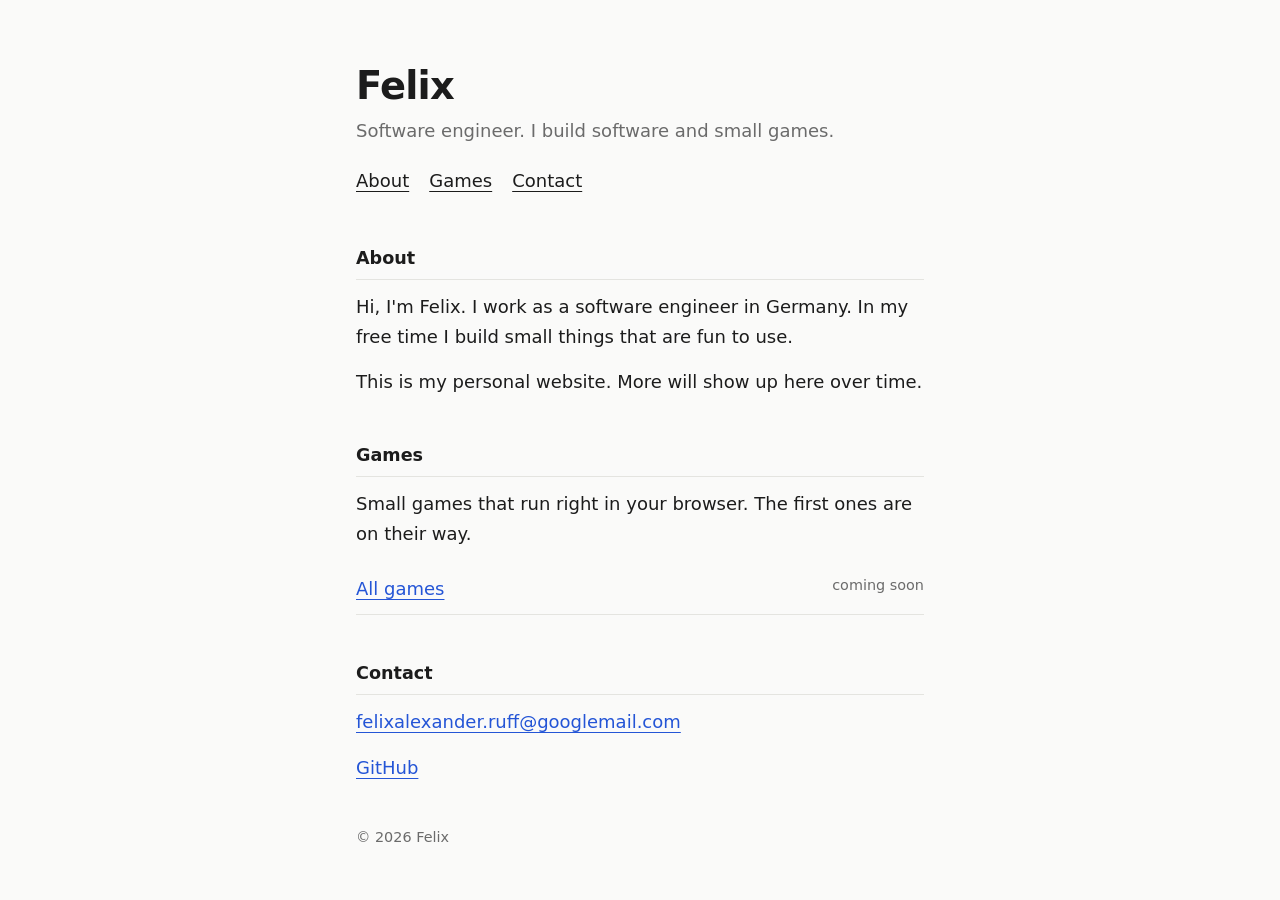
==== commit d6802e76: "Rebuild as simple personal website Co-Authored-By: Claude Sonnet 5.5 <noreply@anthropic.com>" ====
--- a/index.html
+++ b/index.html
@@ -3,95 +3,46 @@
 <head>
   <meta charset="utf-8">
   <meta name="viewport" content="width=device-width, initial-scale=1">
-  <title>Felix's Homepage</title>
-  <meta name="description" content="Felix's personal homepage: about me and small browser games.">
+  <title>Felix</title>
+  <meta name="description" content="Felix's personal website: about me, small browser games and contact.">
   <link rel="stylesheet" href="css/style.css">
 </head>
 <body>
-<div id="wrap">
+  <div class="page">
+    <header>
+      <h1>Felix</h1>
+      <p class="tagline">Software engineer. I build software and small games.</p>
+      <nav aria-label="Main">
+        <a href="#about">About</a>
+        <a href="#games">Games</a>
+        <a href="#contact">Contact</a>
+      </nav>
+    </header>
 
-  <div class="title">
-    <h1>~*~ Felix's Homepage ~*~</h1>
-    <p>ようこそ! Welcome to my little corner of the web.</p>
+    <main>
+      <section id="about">
+        <h2>About</h2>
+        <p>Hi, I'm Felix. I work as a software engineer in Germany. In my free time I build small things that are fun to use.</p>
+        <p>This is my personal website. More will show up here over time.</p>
+      </section>
+
+      <section id="games">
+        <h2>Games</h2>
+        <p>Small games that run right in your browser. The first ones are on their way.</p>
+        <ul class="list">
+          <li><a href="games/">All games</a><span class="meta">coming soon</span></li>
+        </ul>
+      </section>
+
+      <section id="contact">
+        <h2>Contact</h2>
+        <p><a href="mailto:felixalexander.ruff@googlemail.com">felixalexander.ruff@googlemail.com</a></p>
+        <p><a href="https://github.com/gratis-katze">GitHub</a></p>
+      </section>
+    </main>
+
+    <footer>&copy; <span id="year">2026</span> Felix</footer>
   </div>
-
-  <div class="marquee" aria-hidden="true"><span>*** Welcome, traveler! *** Mini games coming soon! *** Please sign my guestbook! ***</span></div>
-
-  <table class="layout">
-    <tr>
-      <td class="menu">
-        <h3>Menu</h3>
-        <ul>
-          <li><a href="#top">Home</a></li>
-          <li><a href="#news">What's new</a></li>
-          <li><a href="#about">About me</a></li>
-          <li><a href="#games">Games</a></li>
-          <li><a href="#contact">Contact</a></li>
-          <li><a href="#links">Links</a></li>
-        </ul>
-
-        <a class="btn" href="games/">Play Games</a>
-        <a class="btn" href="mailto:felixalexander.ruff@googlemail.com">E-Mail me</a>
-
-        <div class="counter">
-          You are visitor<br>
-          <span class="digits" id="counter">000001</span><br>
-          <span class="small">(counted in your browser)</span>
-        </div>
-
-        <div class="badges">
-          <span class="badge">Best viewed in<br>800x600</span><br>
-          <span class="badge">Made with<br>Notepad</span>
-        </div>
-      </td>
-
-      <td class="content" id="top">
-        <div class="construction"><span>*** UNDER CONSTRUCTION ***</span></div>
-
-        <h2 class="section" id="news">What's new <span class="blink">NEW!</span></h2>
-        <ul>
-          <li><b id="today">11/04/2026</b> &ndash; Homepage went online! More coming soon.</li>
-        </ul>
-
-        <hr>
-
-        <h2 class="section" id="about">About me</h2>
-        <p>Hi, I'm Felix. I build software and I like making small things that are fun. This is my personal homepage, where I will collect everything I like.</p>
-        <table class="data">
-          <tr><th>Name</th><td>Felix</td></tr>
-          <tr><th>Job</th><td>Software engineer</td></tr>
-          <tr><th>Likes</th><td>Japan, games, programming</td></tr>
-          <tr><th>Location</th><td>Germany</td></tr>
-        </table>
-
-        <hr>
-
-        <h2 class="section" id="games">Game corner</h2>
-        <p>I am planning to host small browser games here. Nothing to play yet &ndash; check back soon!</p>
-        <ul>
-          <li><a href="games/">Test game</a> (coming soon)</li>
-          <li>Next game (in progress...)</li>
-        </ul>
-
-        <hr>
-
-        <h2 class="section" id="contact">Contact</h2>
-        <p>E-mail: <a href="mailto:felixalexander.ruff@googlemail.com">felixalexander.ruff@googlemail.com</a></p>
-
-        <h2 class="section" id="links">Links</h2>
-        <ul>
-          <li><a href="https://github.com/gratis-katze">My GitHub</a></li>
-        </ul>
-        <p class="small">Feel free to link to this page!</p>
-      </td>
-    </tr>
-  </table>
-
-  <footer>
-    &copy; 2026 Felix. All rights reserved.<br>
-    <a href="#top">[ Back to top ]</a>
-  </footer>
-</div>
-<script src="js/main.js"></script>
+  <script src="js/main.js"></script>
 </body>
 </html>
--- a/css/style.css
+++ b/css/style.css
@@ -1,119 +1,61 @@
-/* 90s / early-2000s homepage look */
+:root {
+  --bg: #fafaf9;
+  --text: #1c1c1c;
+  --muted: #6b6b6b;
+  --line: #e4e4e0;
+  --accent: #2455d6;
+  color-scheme: light dark;
+}
+
+@media (prefers-color-scheme: dark) {
+  :root {
+    --bg: #131313;
+    --text: #ececec;
+    --muted: #9a9a9a;
+    --line: #2b2b2b;
+    --accent: #7ea2ff;
+  }
+}
+
+* { box-sizing: border-box; }
+
 body {
   margin: 0;
-  padding: 10px;
-  background-color: #000020;
-  background-image:
-    radial-gradient(#fff 1px, transparent 1.5px),
-    radial-gradient(#9cf 1px, transparent 1.5px),
-    radial-gradient(#fff 1px, transparent 1.5px);
-  background-size: 97px 97px, 61px 61px, 43px 43px;
-  background-position: 0 0, 23px 31px, 11px 7px;
-  color: #000;
-  font-family: "Times New Roman", Times, serif;
-  font-size: 16px;
-  line-height: 1.35;
+  background: var(--bg);
+  color: var(--text);
+  font-family: system-ui, -apple-system, "Segoe UI", Roboto, sans-serif;
+  font-size: 18px;
+  line-height: 1.65;
 }
 
-a:link { color: #0000ee; }
-a:visited { color: #551a8b; }
-a:active { color: #ff0000; }
-a:focus-visible { outline: 1px dotted #000; }
-
-#wrap {
-  width: 780px;
-  max-width: 100%;
+.page {
+  max-width: 38rem;
   margin: 0 auto;
-  background: #c0c0c0;
-  border: 2px solid;
-  border-color: #fff #808080 #808080 #fff;   /* outset bevel */
-  padding: 6px;
+  padding: 4rem 1.25rem 3rem;
 }
 
-h1, h2, h3 { font-family: Arial, Helvetica, sans-serif; margin: 0 0 .4em; }
+a { color: var(--accent); text-underline-offset: .2em; }
+a:hover { text-decoration-thickness: 2px; }
+:focus-visible { outline: 2px solid var(--accent); outline-offset: 3px; border-radius: 2px; }
 
-.title {
-  text-align: center;
-  background: #000080;
-  color: #fff;
-  padding: 10px;
-  border: 2px solid;
-  border-color: #808080 #fff #fff #808080;   /* inset bevel */
+header { margin-bottom: 3rem; }
+h1 { font-size: 2.4rem; line-height: 1.15; margin: 0 0 .5rem; letter-spacing: -.02em; }
+.tagline { margin: 0; color: var(--muted); }
+
+nav { margin-top: 1.25rem; display: flex; gap: 1.25rem; flex-wrap: wrap; }
+nav a { color: var(--text); }
+
+section { margin-bottom: 2.75rem; }
+h2 { font-size: 1.1rem; margin: 0 0 .75rem; padding-bottom: .4rem; border-bottom: 1px solid var(--line); }
+p { margin: 0 0 1rem; }
+
+ul.list { list-style: none; padding: 0; margin: 0; }
+ul.list li { padding: .6rem 0; border-bottom: 1px solid var(--line); display: flex; justify-content: space-between; gap: 1rem; }
+ul.list .meta { color: var(--muted); font-size: .9rem; white-space: nowrap; }
+
+footer { color: var(--muted); font-size: .9rem; }
+
+@media (max-width: 480px) {
+  body { font-size: 17px; }
+  h1 { font-size: 2rem; }
 }
-.title h1 { font-size: 34px; letter-spacing: 1px; text-shadow: 2px 2px #ff00ff; margin: 0; }
-.title p { margin: 4px 0 0; color: #ffff00; }
-
-.marquee {
-  overflow: hidden; white-space: nowrap;
-  background: #000; color: #00ff00;
-  font-family: "Courier New", monospace;
-  margin: 6px 0;
-  border: 2px solid; border-color: #808080 #fff #fff #808080;
-}
-.marquee span { display: inline-block; padding-left: 100%; animation: scroll 18s linear infinite; }
-@keyframes scroll { to { transform: translateX(-100%); } }
-
-table.layout { width: 100%; border-collapse: separate; border-spacing: 6px; }
-table.layout > tbody > tr > td { vertical-align: top; }
-td.menu { width: 160px; background: #d8d8d8; border: 2px solid; border-color: #fff #808080 #808080 #fff; padding: 8px; }
-td.content { background: #fff; border: 2px solid; border-color: #808080 #fff #fff #808080; padding: 10px 14px; }
-
-td.menu h3 { font-size: 14px; background: #000080; color: #fff; padding: 2px 4px; }
-td.menu ul { margin: 0 0 14px; padding-left: 18px; list-style: square; }
-
-/* beveled button look for the two quick links */
-.btn {
-  display: block; text-align: center; margin: 0 0 6px; padding: 3px;
-  background: #c0c0c0; color: #000 !important; text-decoration: none;
-  font-family: Arial, sans-serif; font-size: 13px;
-  border: 2px solid; border-color: #fff #404040 #404040 #fff;
-}
-.btn:active { border-color: #404040 #fff #fff #404040; }
-
-.counter { text-align: center; font-size: 13px; margin: 10px 0; }
-.digits {
-  display: inline-block; background: #000; color: #ff3300;
-  font-family: "Courier New", monospace; font-size: 20px; font-weight: bold;
-  letter-spacing: 2px; padding: 0 4px; border: 2px inset #808080;
-}
-
-.construction {
-  text-align: center; font: bold 13px Arial, sans-serif; color: #000;
-  background: repeating-linear-gradient(-45deg, #ffcc00 0 12px, #000 12px 24px);
-  padding: 3px; margin: 10px 0;
-}
-.construction span { display: block; background: #ffcc00; padding: 2px 6px; }
-
-h2.section {
-  font-size: 20px; color: #000080;
-  border-bottom: 2px solid #000080; padding-bottom: 2px; margin-top: 18px;
-}
-h2.section:first-child { margin-top: 0; }
-
-hr { border: 0; border-top: 2px groove #c0c0c0; margin: 16px 0; }
-
-.blink { color: #f00; font-weight: bold; animation: blink 1s steps(2, start) infinite; }
-@keyframes blink { to { visibility: hidden; } }
-
-table.data { border-collapse: collapse; width: 100%; }
-table.data th, table.data td { border: 1px solid #808080; padding: 3px 8px; text-align: left; }
-table.data th { background: #e0e0e0; width: 8em; }
-
-.small { font-size: 12px; }
-.center { text-align: center; }
-
-.badges { text-align: center; margin-top: 8px; font: 11px Arial, sans-serif; }
-.badge { display: inline-block; margin: 2px; padding: 3px 6px; background: #000; color: #0f0; border: 1px solid #fff; }
-
-footer { text-align: center; font-size: 12px; padding: 6px; }
-
-@media (max-width: 640px) {
-  table.layout, table.layout tbody, table.layout tr, table.layout td { display: block; width: 100% !important; }
-  table.layout { border-spacing: 0; }
-  td.menu { margin-bottom: 6px; }
-}
-
-@media (prefers-reduced-motion: reduce) {
-  .marquee span { animation: none; padding-left: 4px; }
-  .blink { animation: none; }
-}
